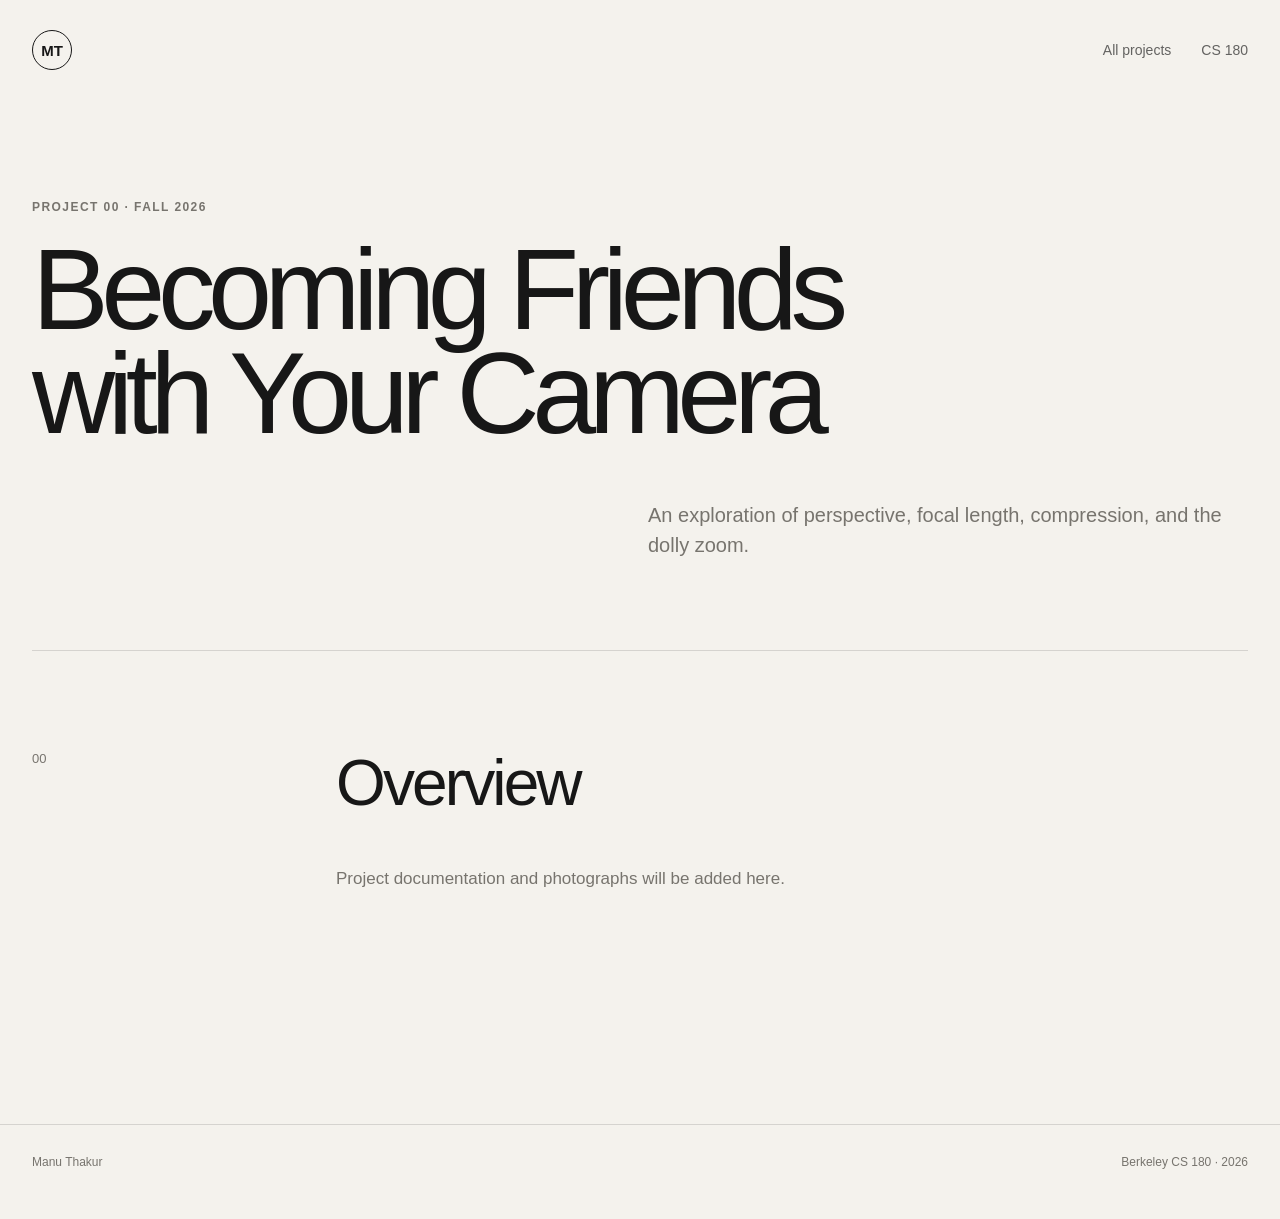
==== 0/index.html @ 78a4dbfb "skeleton for site design" ====
<!DOCTYPE html>
<html lang="en">
<head>
    <meta charset="UTF-8">
    <meta name="viewport" content="width=device-width, initial-scale=1.0">

    <title>Project 0 — Manu Thakur</title>

    <link rel="stylesheet" href="../style.css">
</head>

<body>

    <nav class="nav">
        <a class="nav-logo" href="../index.html" aria-label="Back to portfolio home">MT</a>

        <div class="nav-links">
            <a href="../index.html#projects">All projects</a>
            <a href="https://cal-cs180.github.io/fa26/">CS 180</a>
        </div>
    </nav>


    <main>

        <section class="project-hero">
            <p class="eyebrow">Project 00 · Fall 2026</p>

            <h1 class="project-title">Becoming Friends<br>with Your Camera</h1>

            <p class="project-summary">
                An exploration of perspective, focal length, compression,
                and the dolly zoom.
            </p>
        </section>


        <section class="project-section">
            <div class="project-section-header">
                <span class="project-section-number">00</span>
                <h2>Overview</h2>
            </div>

            <p class="project-section-text">
                Project documentation and photographs will be added here.
            </p>
        </section>

    </main>


    <footer>
        <span>Manu Thakur</span>
        <span>Berkeley CS 180 · 2026</span>
    </footer>

</body>
</html>
---- style.css ----
/* ------------------------------
   DESIGN SYSTEM
-------------------------------- */

:root {
    --background: #f4f2ed;
    --surface: #ebe9e3;

    --text: #171717;
    --muted: #77746e;
    --line: rgba(23, 23, 23, 0.14);

    --max-width: 1280px;

    --font: -apple-system, BlinkMacSystemFont,
            "Helvetica Neue", Helvetica, Arial, sans-serif;
}


/* ------------------------------
   RESET
-------------------------------- */

* {
    box-sizing: border-box;
}

html {
    scroll-behavior: smooth;
}

body {
    margin: 0;
    background: var(--background);
    color: var(--text);
    font-family: var(--font);
    -webkit-font-smoothing: antialiased;
}

a {
    color: inherit;
    text-decoration: none;
}

img {
    max-width: 100%;
    display: block;
}


/* ------------------------------
   NAV
-------------------------------- */

.nav {
    max-width: var(--max-width);
    margin: auto;

    padding: 30px 32px;

    display: flex;
    justify-content: space-between;
    align-items: center;
}

.nav-logo {
    font-size: 15px;
    font-weight: 700;

    border: 1px solid var(--text);
    width: 40px;
    height: 40px;

    border-radius: 50%;

    display: flex;
    align-items: center;
    justify-content: center;

    transition: 0.25s ease;
}

.nav-logo:hover {
    background: var(--text);
    color: var(--background);
}

.nav-links {
    display: flex;
    gap: 30px;

    font-size: 14px;
}

.nav-links a {
    opacity: 0.65;
    transition: opacity 0.2s ease;
}

.nav-links a:hover {
    opacity: 1;
}


/* ------------------------------
   PAGE
-------------------------------- */

main {
    max-width: var(--max-width);
    margin: auto;

    padding: 0 32px;
}


/* ------------------------------
   HERO
-------------------------------- */

.hero {
    min-height: 73vh;

    padding-top: 11vh;
    padding-bottom: 70px;

    display: flex;
    flex-direction: column;
    justify-content: center;
}

.eyebrow {
    margin: 0 0 24px;

    font-size: 12px;
    font-weight: 600;

    letter-spacing: 0.12em;
    text-transform: uppercase;

    color: var(--muted);
}

.hero h1 {
    margin: 0;

    font-size: clamp(60px, 8.5vw, 130px);
    line-height: 0.91;

    letter-spacing: -0.065em;

    font-weight: 500;
}

.hero h1 .muted {
    color: var(--muted);
}

.hero-description {
    margin: 55px 0 55px auto;

    width: min(470px, 100%);

    font-size: 20px;
    line-height: 1.5;

    color: var(--muted);
}

.hero-meta {
    border-top: 1px solid var(--line);

    padding-top: 18px;

    display: flex;
    justify-content: space-between;

    font-size: 13px;

    color: var(--muted);
}


/* ------------------------------
   PROJECT LIST
-------------------------------- */

.projects {
    padding: 120px 0;
}

.section-header {
    margin-bottom: 55px;
}

.section-header h2 {
    margin: 0;

    font-size: clamp(45px, 6vw, 80px);
    letter-spacing: -0.05em;

    font-weight: 500;
}

.project-card {
    border-top: 1px solid var(--line);

    padding: 42px 0;

    display: grid;

    grid-template-columns:
        minmax(70px, 0.5fr)
        3fr
        auto;

    align-items: start;

    transition:
        padding 0.25s ease,
        opacity 0.25s ease;
}

.project-card:last-child {
    border-bottom: 1px solid var(--line);
}

.project-card:hover {
    padding-left: 18px;
}

.project-number {
    color: var(--muted);

    font-size: 13px;
}

.project-info h3 {
    margin: 0 0 16px;

    font-size: clamp(28px, 4vw, 53px);

    letter-spacing: -0.045em;
    line-height: 1;

    font-weight: 500;
}

.project-info p {
    max-width: 420px;

    margin: 0;

    font-size: 15px;
    line-height: 1.6;

    color: var(--muted);
}

.project-arrow {
    font-size: 30px;

    transition: transform 0.25s ease;
}

.project-card:hover .project-arrow {
    transform: translate(5px, -5px);
}


/* ------------------------------
   PROJECT PAGES
-------------------------------- */

.project-hero {
    padding: 100px 0 90px;
}

.project-title {
    margin: 0;

    max-width: 1050px;

    font-size: clamp(55px, 9vw, 125px);
    line-height: 0.9;

    letter-spacing: -0.065em;

    font-weight: 500;
}

.project-summary {
    margin: 55px 0 0 auto;

    max-width: 600px;

    font-size: 20px;
    line-height: 1.5;

    color: var(--muted);
}


/* ------------------------------
   CONTENT
-------------------------------- */

.project-section {
    padding: 100px 0;

    border-top: 1px solid var(--line);
}

.project-section-header {
    display: grid;

    grid-template-columns: 1fr 3fr;

    margin-bottom: 50px;
}

.project-section-number {
    color: var(--muted);

    font-size: 13px;
}

.project-section h2 {
    margin: 0;

    font-size: clamp(38px, 5vw, 65px);

    letter-spacing: -0.045em;
    line-height: 1;

    font-weight: 500;
}

.project-section-text {
    max-width: 650px;

    margin-left: 25%;

    margin-bottom: 50px;

    font-size: 17px;
    line-height: 1.7;

    color: var(--muted);
}


/* ------------------------------
   IMAGE LAYOUTS
-------------------------------- */

.image-grid {
    display: grid;

    grid-template-columns: repeat(2, 1fr);

    gap: 16px;
}

.image-grid figure,
.full-image {
    margin: 0;
}

.image-grid img,
.full-image img {
    width: 100%;

    background: var(--surface);
}

figcaption {
    margin-top: 12px;

    font-size: 12px;

    color: var(--muted);
}

.full-image {
    margin-top: 35px;
}


/* ------------------------------
   FOOTER
-------------------------------- */

footer {
    max-width: var(--max-width);

    margin: 80px auto 0;

    padding: 30px 32px 50px;

    border-top: 1px solid var(--line);

    display: flex;
    justify-content: space-between;

    color: var(--muted);

    font-size: 12px;
}


/* ------------------------------
   MOBILE
-------------------------------- */

@media (max-width: 700px) {

    .nav,
    main,
    footer {
        padding-left: 20px;
        padding-right: 20px;
    }

    .hero {
        min-height: 75vh;
    }

    .hero-description {
        margin-left: 0;
    }

    .project-card {
        grid-template-columns: 45px 1fr auto;
    }

    .project-section-header {
        display: block;
    }

    .project-section-number {
        margin-bottom: 20px;
    }

    .project-section-text {
        margin-left: 0;
    }

    .image-grid {
        grid-template-columns: 1fr;
    }
}
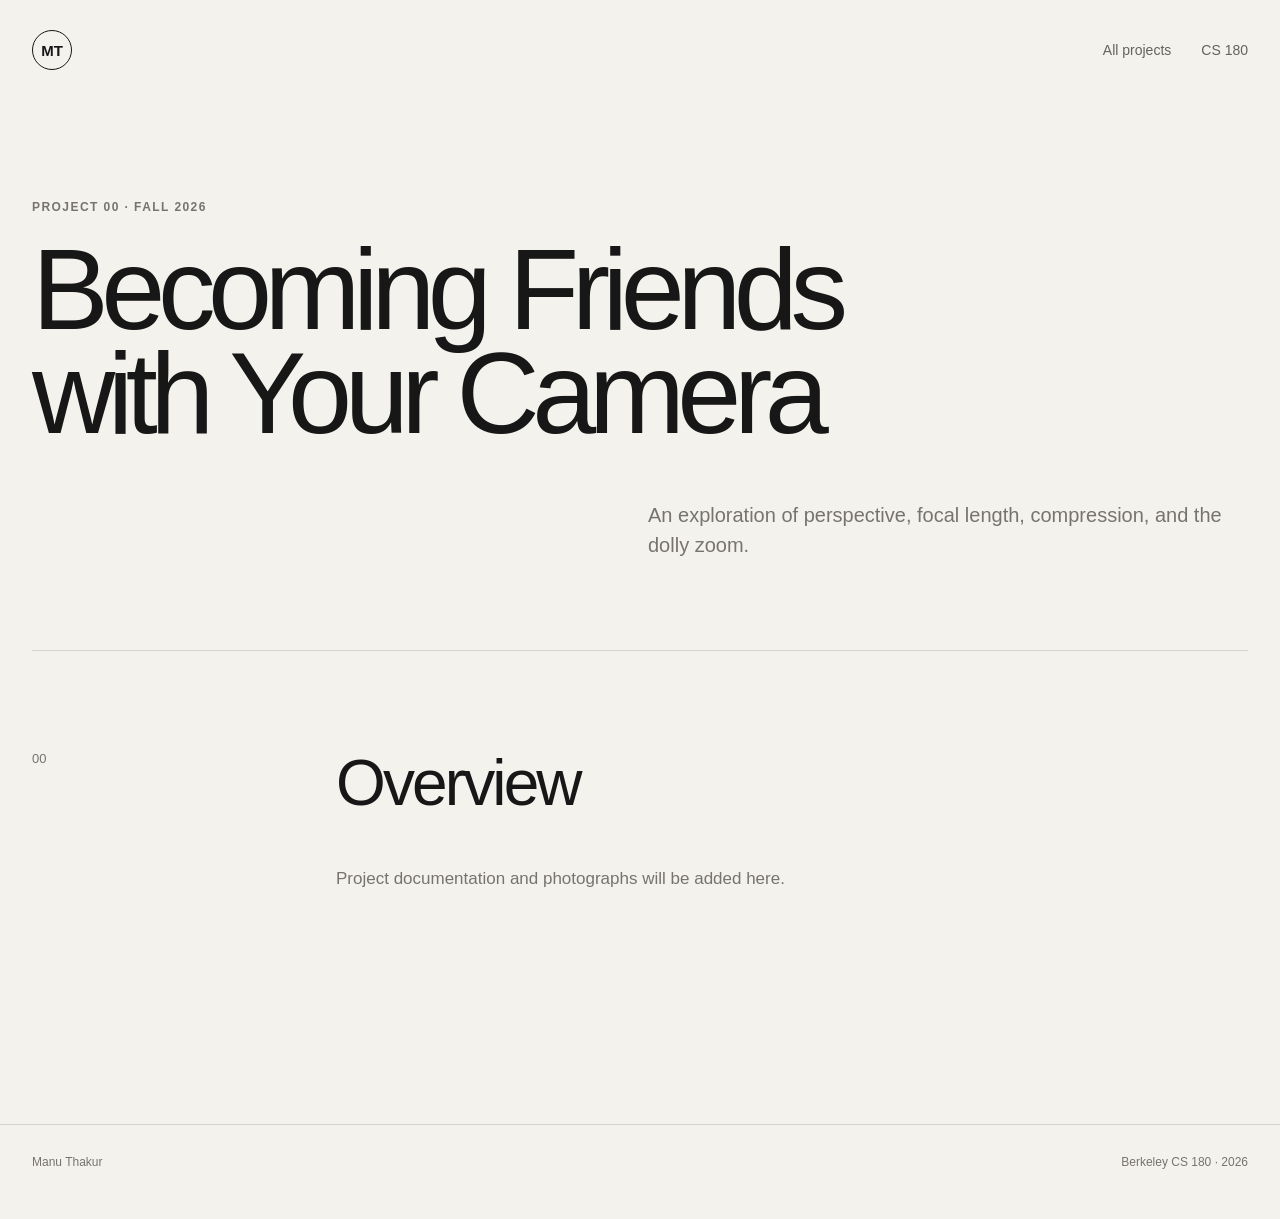
==== commit 770fd532: "added website animations" ====
--- a/0/index.html
+++ b/0/index.html
@@ -7,6 +7,7 @@
     <title>Project 0 — Manu Thakur</title>
 
     <link rel="stylesheet" href="../style.css">
+    <script src="../motion.js" defer></script>
 </head>
 
 <body>
--- a/style.css
+++ b/style.css
@@ -11,6 +11,9 @@
     --line: rgba(23, 23, 23, 0.14);
 
     --max-width: 1280px;
+
+    --ease-cinematic: cubic-bezier(0.22, 1, 0.36, 1);
+    --ease-smooth: cubic-bezier(0.25, 0.46, 0.45, 0.94);
 
     --font: -apple-system, BlinkMacSystemFont,
             "Helvetica Neue", Helvetica, Arial, sans-serif;
@@ -203,6 +206,8 @@
 }
 
 .project-card {
+    --card-shift: 0px;
+
     border-top: 1px solid var(--line);
 
     padding: 42px 0;
@@ -216,17 +221,20 @@
 
     align-items: start;
 
+    transform: translate3d(var(--card-shift), 0, 0);
+
     transition:
-        padding 0.25s ease,
-        opacity 0.25s ease;
+        transform 0.55s var(--ease-cinematic),
+        opacity 0.4s ease,
+        border-color 0.4s ease;
 }
 
 .project-card:last-child {
     border-bottom: 1px solid var(--line);
 }
 
-.project-card:hover {
-    padding-left: 18px;
+.project-card:is(:hover, :focus-visible) {
+    --card-shift: 12px;
 }
 
 .project-number {
@@ -260,11 +268,11 @@
 .project-arrow {
     font-size: 30px;
 
-    transition: transform 0.25s ease;
-}
-
-.project-card:hover .project-arrow {
-    transform: translate(5px, -5px);
+    transition: transform 0.55s var(--ease-cinematic);
+}
+
+.project-card:is(:hover, :focus-visible) .project-arrow {
+    transform: translate3d(5px, -5px, 0);
 }
 
 
@@ -384,6 +392,99 @@
 
 .full-image {
     margin-top: 35px;
+}
+
+
+/* ------------------------------
+   MOTION
+-------------------------------- */
+
+/* Hero motion runs only after the shared script confirms motion is welcome. */
+.motion-enabled .hero > *,
+.motion-enabled .project-hero > * {
+    animation: hero-entrance 0.95s var(--ease-cinematic) both;
+}
+
+.motion-enabled .hero > :nth-child(1),
+.motion-enabled .project-hero > :nth-child(1) {
+    animation-delay: 0.06s;
+}
+
+.motion-enabled .hero > :nth-child(2),
+.motion-enabled .project-hero > :nth-child(2) {
+    animation-delay: 0.14s;
+}
+
+.motion-enabled .hero > :nth-child(3),
+.motion-enabled .project-hero > :nth-child(3) {
+    animation-delay: 0.26s;
+}
+
+.motion-enabled .hero > :nth-child(4) {
+    animation-delay: 0.36s;
+}
+
+@keyframes hero-entrance {
+    from {
+        opacity: 0;
+        transform: translate3d(0, 22px, 0);
+    }
+
+    to {
+        opacity: 1;
+        transform: translate3d(0, 0, 0);
+    }
+}
+
+.motion-enabled .reveal {
+    opacity: 0;
+    transform: translate3d(0, 28px, 0);
+
+    transition:
+        opacity 0.85s var(--ease-smooth),
+        transform 0.95s var(--ease-cinematic),
+        clip-path 1.05s var(--ease-cinematic);
+    transition-delay: var(--reveal-delay, 0ms);
+}
+
+.motion-enabled .reveal.is-visible {
+    opacity: 1;
+    transform: translate3d(0, 0, 0);
+}
+
+/* Preserve the horizontal card hover while its vertical reveal completes. */
+.motion-enabled .project-card.reveal {
+    transform: translate3d(var(--card-shift), 28px, 0);
+}
+
+.motion-enabled .project-card.reveal.is-visible {
+    transform: translate3d(var(--card-shift), 0, 0);
+}
+
+.motion-enabled .reveal-image {
+    overflow: hidden;
+    clip-path: inset(0 0 9% 0);
+}
+
+.motion-enabled .reveal-image.is-visible {
+    clip-path: inset(0 0 0 0);
+}
+
+.motion-enabled .reveal-image img {
+    transform: scale(1.035);
+    translate: 0 var(--parallax-y, 0px);
+
+    transition: transform 1.25s var(--ease-cinematic);
+    transition-delay: var(--reveal-delay, 0ms);
+}
+
+.motion-enabled .reveal-image.is-visible img {
+    transform: scale(var(--image-scale, 1));
+}
+
+/* Add data-parallax to a .full-image figure to opt in. */
+.motion-enabled .full-image[data-parallax] {
+    --image-scale: 1.025;
 }
 
 
@@ -449,4 +550,47 @@
     .image-grid {
         grid-template-columns: 1fr;
     }
-}+}
+
+
+/* ------------------------------
+   REDUCED MOTION
+-------------------------------- */
+
+@media (prefers-reduced-motion: reduce) {
+
+    html {
+        scroll-behavior: auto;
+    }
+
+    *,
+    *::before,
+    *::after {
+        animation-duration: 0.01ms !important;
+        animation-iteration-count: 1 !important;
+        transition-duration: 0.01ms !important;
+        transition-delay: 0ms !important;
+    }
+
+    .project-card:is(:hover, :focus-visible) {
+        --card-shift: 0px;
+    }
+
+    .project-card:is(:hover, :focus-visible) .project-arrow {
+        transform: none;
+    }
+
+    .motion-enabled .reveal,
+    .motion-enabled .project-card.reveal,
+    .motion-enabled .project-card.reveal.is-visible {
+        opacity: 1;
+        transform: none;
+        clip-path: none;
+    }
+
+    .motion-enabled .reveal-image img,
+    .motion-enabled .reveal-image.is-visible img {
+        transform: none;
+        translate: none;
+    }
+}
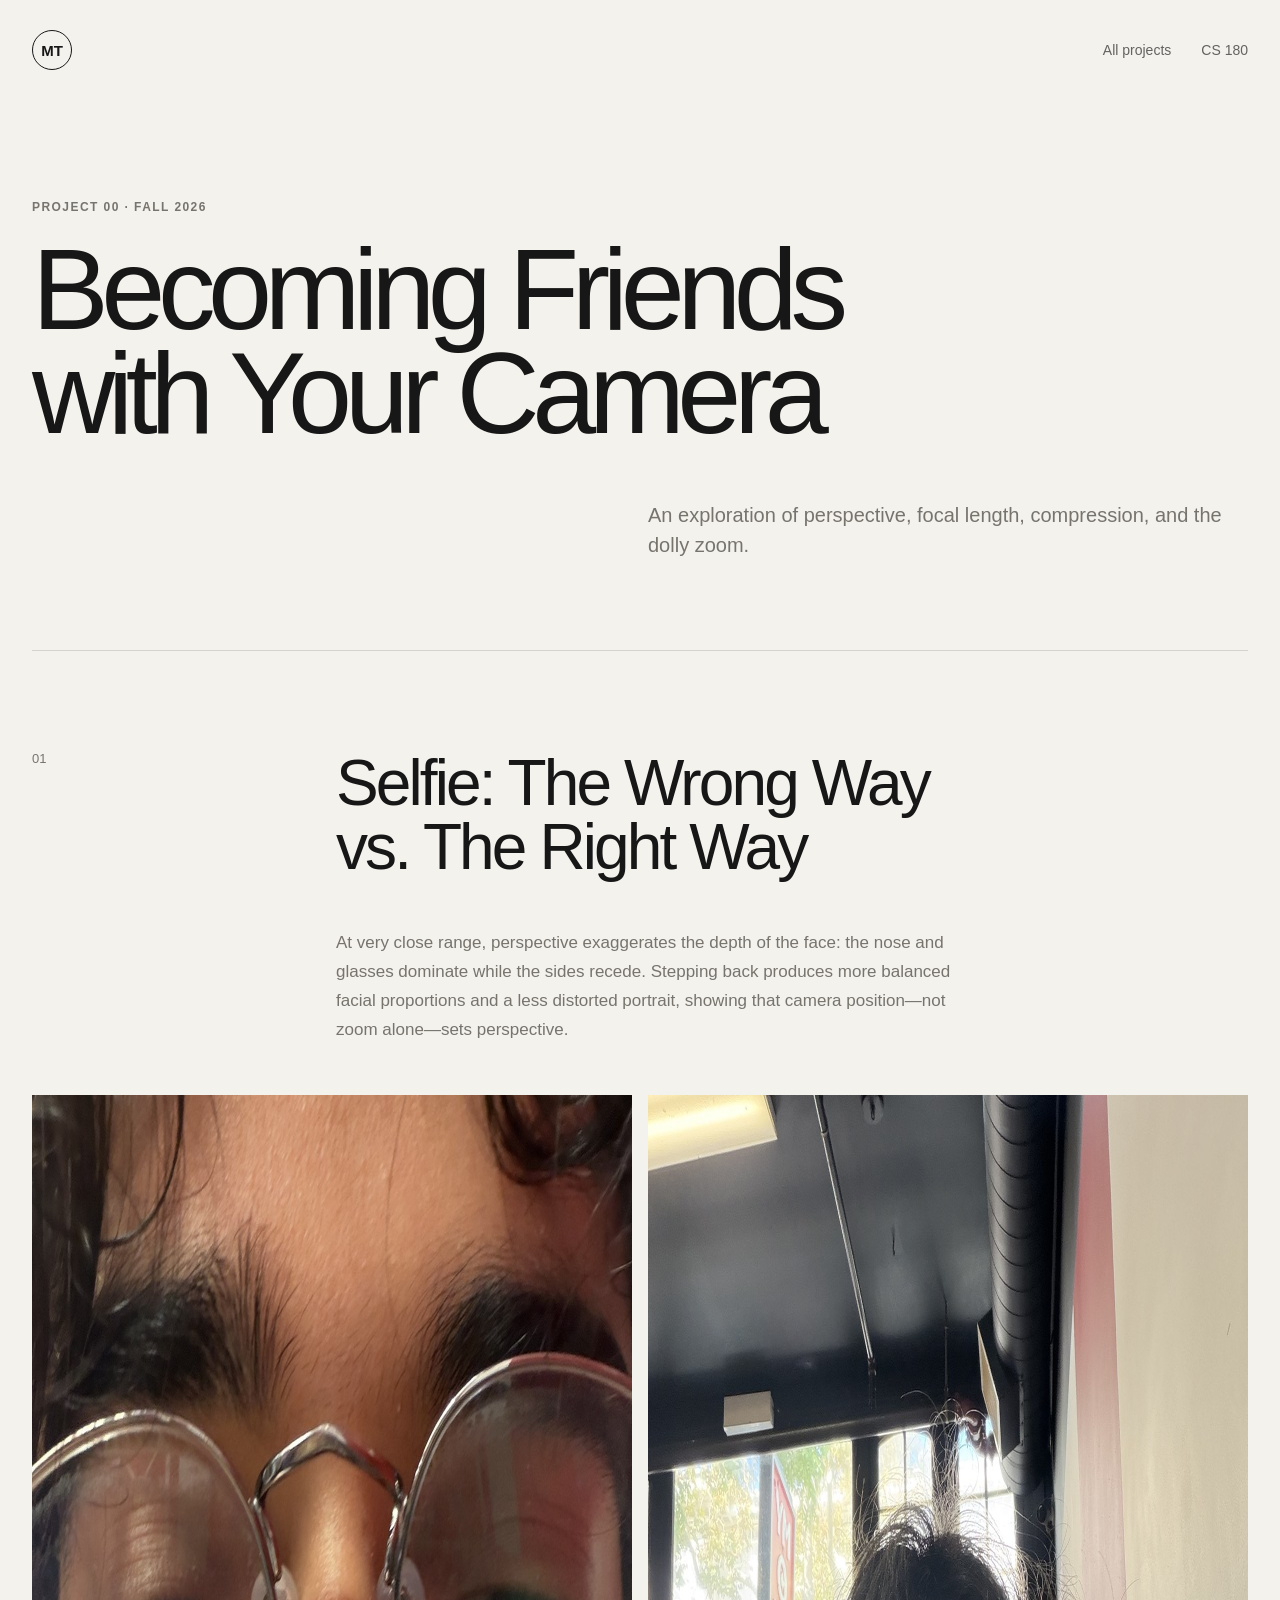
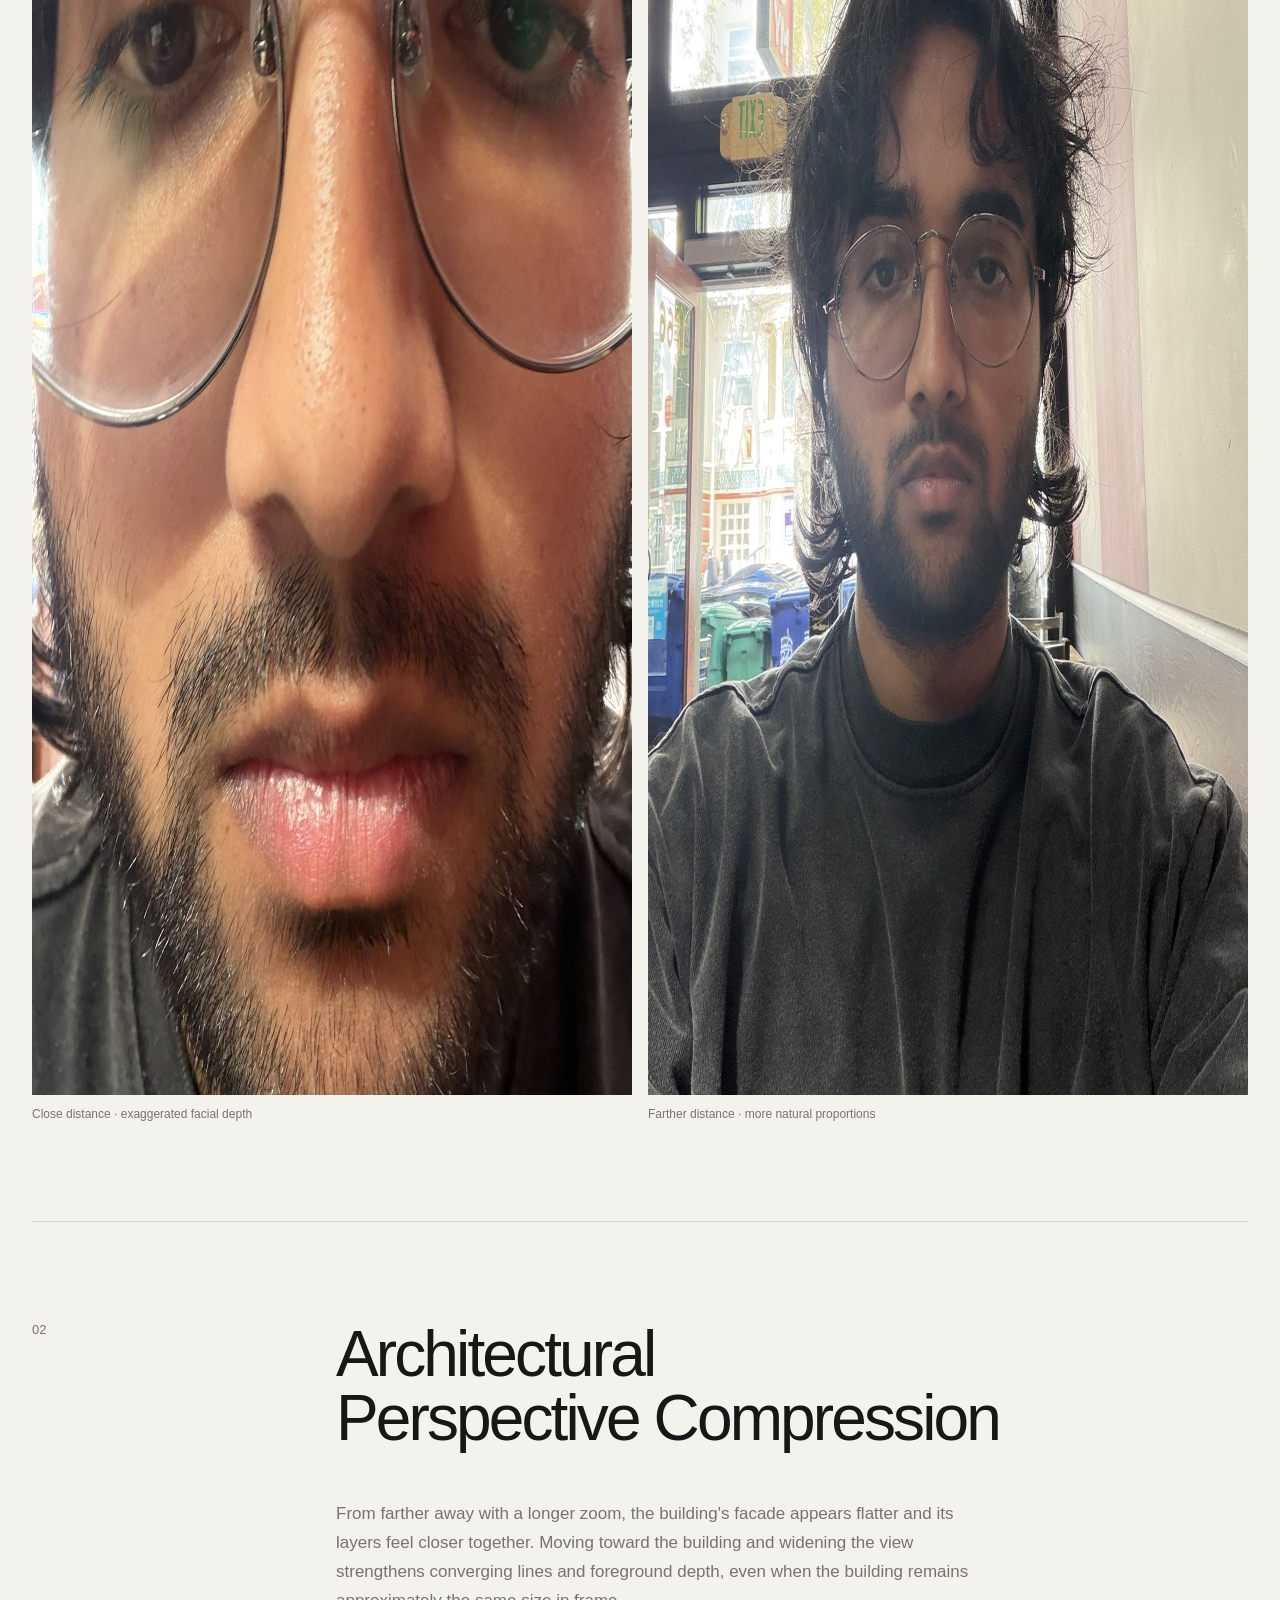
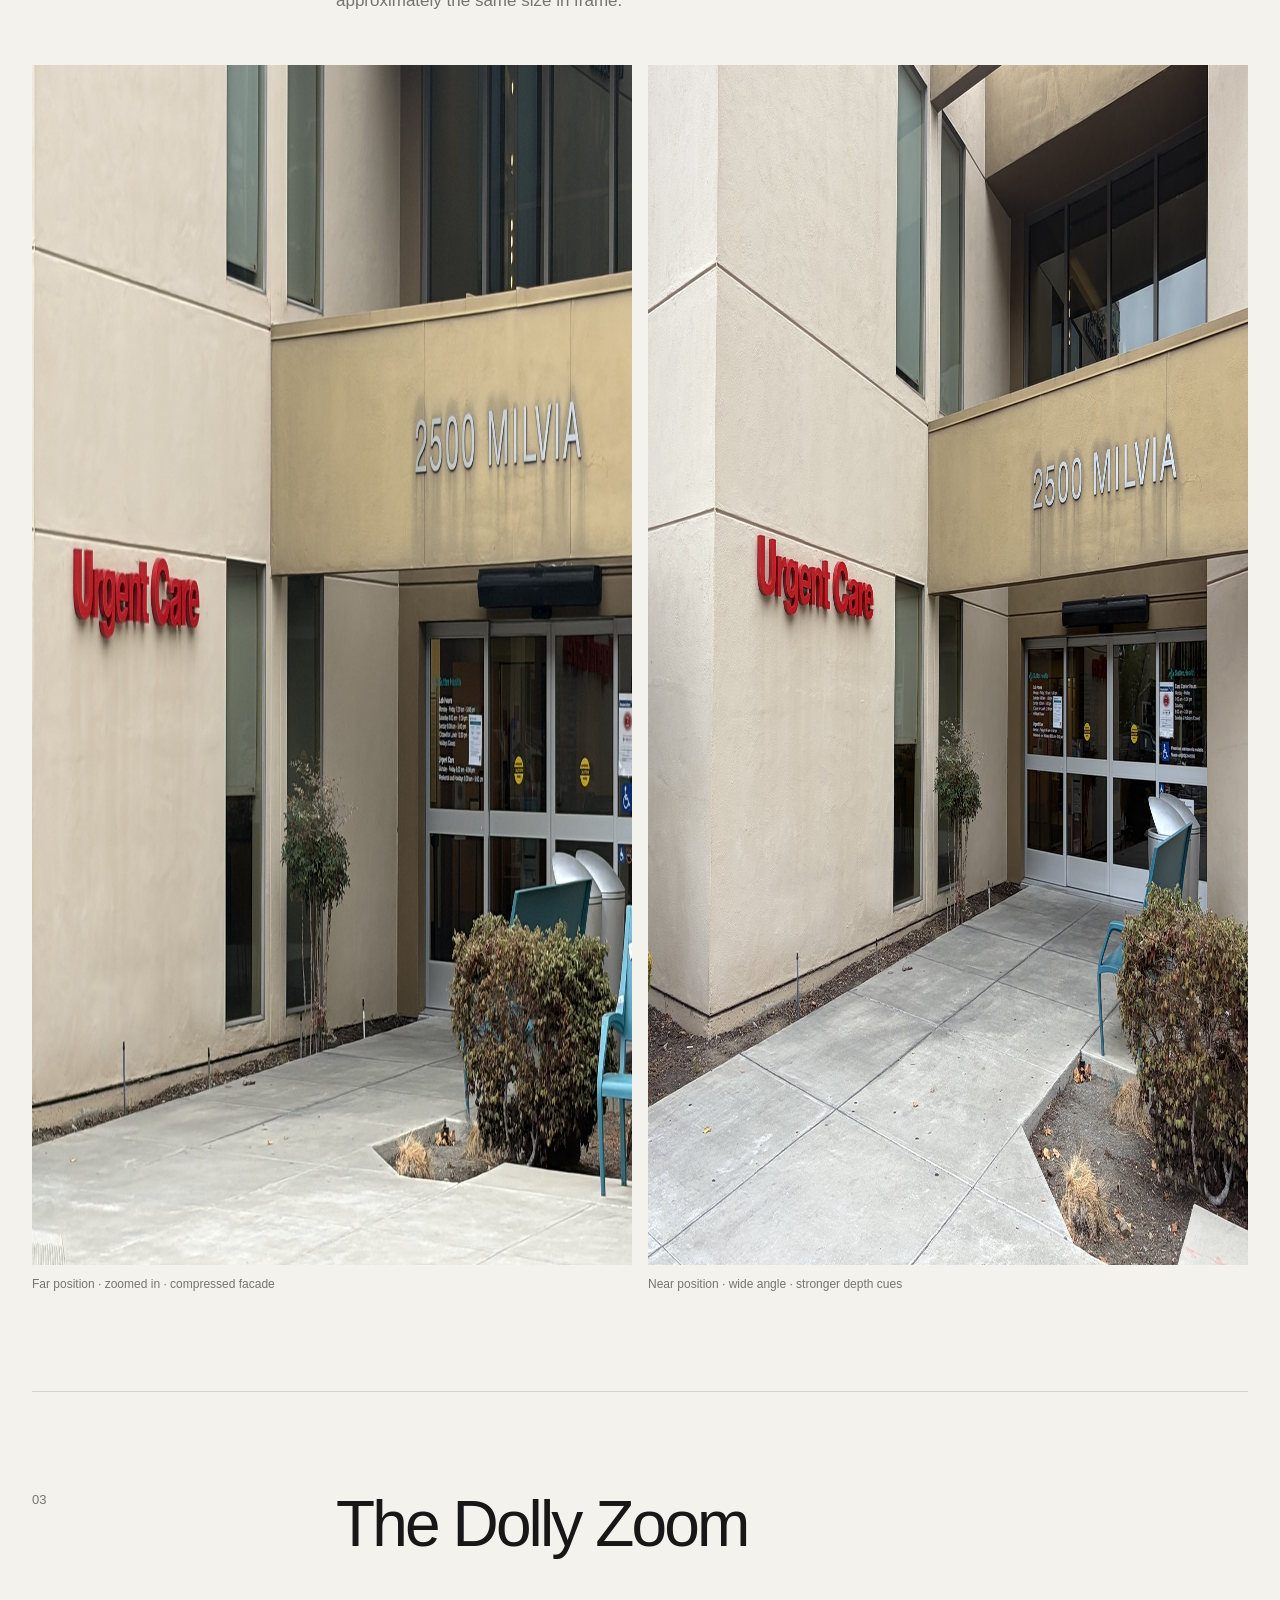
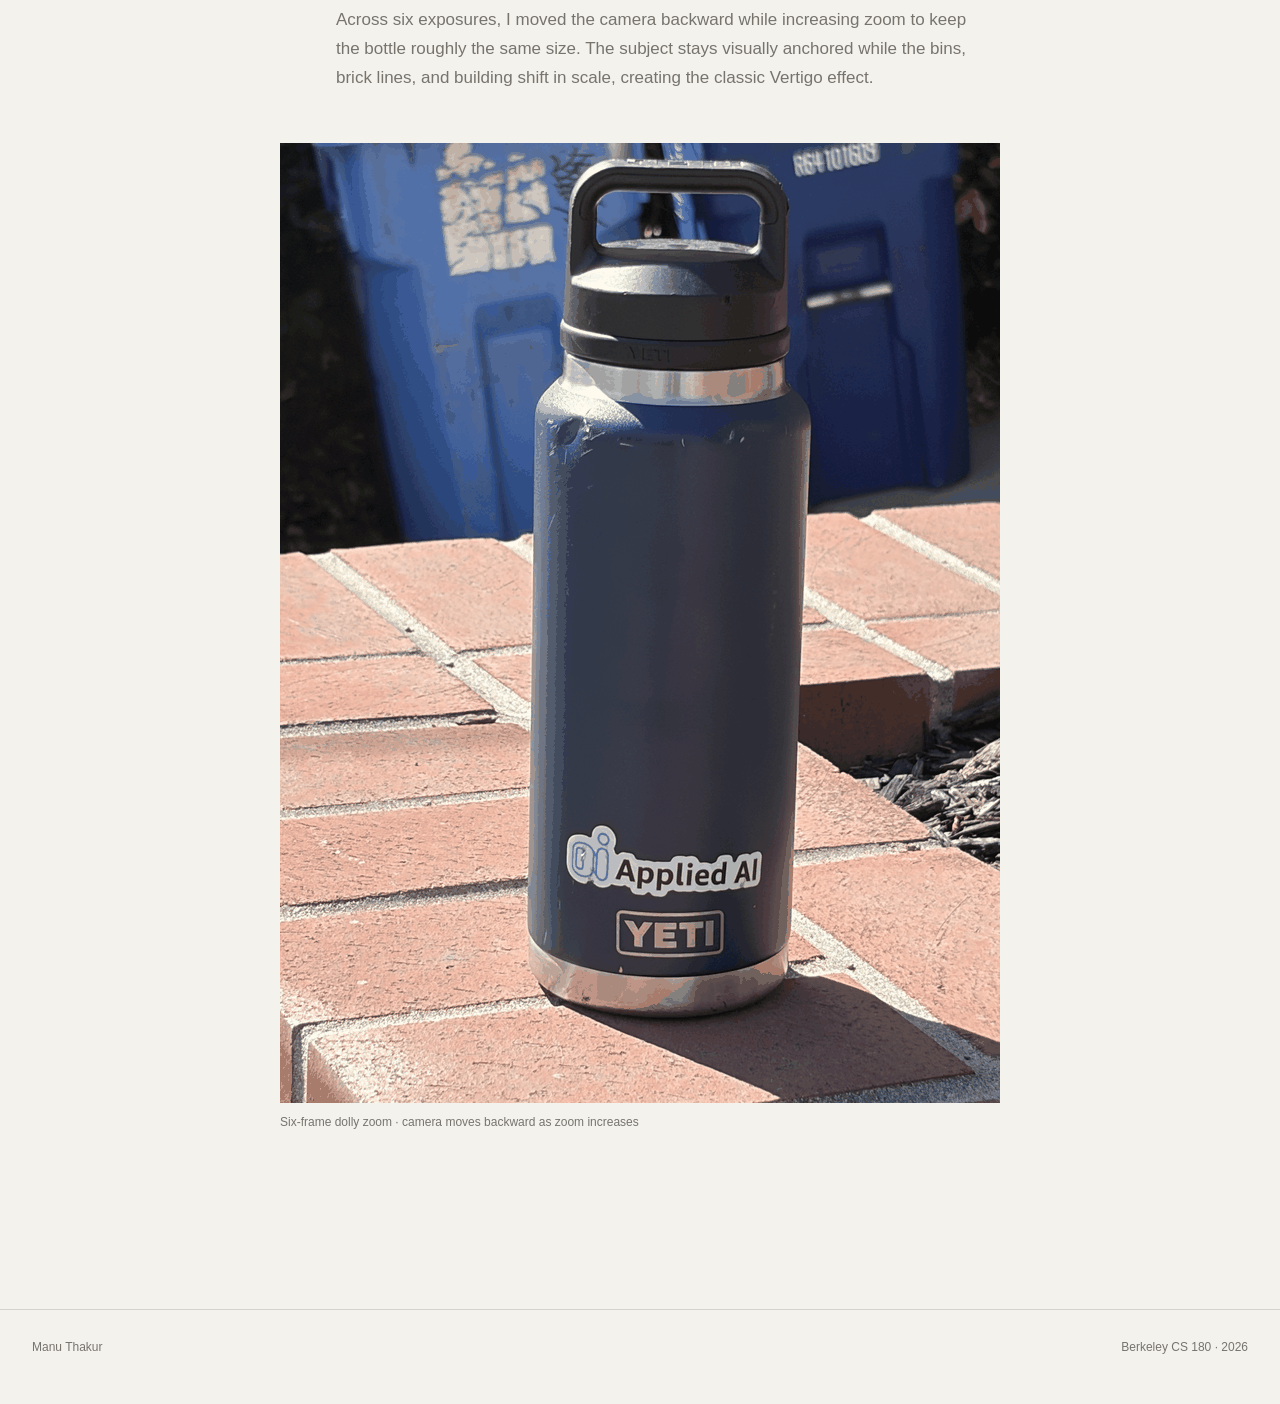
==== commit 74ef4b67: "Add Project 0 deliverables" ====
--- a/0/index.html
+++ b/0/index.html
@@ -36,15 +36,121 @@
         </section>
 
 
-        <section class="project-section">
+        <section id="part-1" class="project-section">
             <div class="project-section-header">
-                <span class="project-section-number">00</span>
-                <h2>Overview</h2>
+                <span class="project-section-number">01</span>
+                <h2>Selfie: The Wrong Way<br>vs. The Right Way</h2>
             </div>
 
-            <p class="project-section-text">
-                Project documentation and photographs will be added here.
-            </p>
+            <div class="project-section-text">
+                <p>
+                    At very close range, perspective exaggerates the depth of the face:
+                    the nose and glasses dominate while the sides recede. Stepping back
+                    produces more balanced facial proportions and a less distorted portrait,
+                    showing that camera position—not zoom alone—sets perspective.
+                </p>
+            </div>
+
+            <div class="image-grid">
+                <figure>
+                    <img
+                        src="./media/selfie-close.jpg"
+                        alt="An extreme close-up portrait showing exaggerated facial perspective"
+                        width="1200"
+                        height="1600"
+                        loading="lazy"
+                    >
+                    <figcaption>Close distance · exaggerated facial depth</figcaption>
+                </figure>
+
+                <figure>
+                    <img
+                        src="./media/selfie-far.jpg"
+                        alt="A portrait taken from farther away showing more natural facial proportions"
+                        width="1200"
+                        height="1600"
+                        loading="lazy"
+                    >
+                    <figcaption>Farther distance · more natural proportions</figcaption>
+                </figure>
+            </div>
+        </section>
+
+
+        <section id="part-2" class="project-section">
+            <div class="project-section-header">
+                <span class="project-section-number">02</span>
+                <h2>Architectural<br>Perspective Compression</h2>
+            </div>
+
+            <div class="project-section-text">
+                <p>
+                    From farther away with a longer zoom, the building's facade appears
+                    flatter and its layers feel closer together. Moving toward the building
+                    and widening the view strengthens converging lines and foreground depth,
+                    even when the building remains approximately the same size in frame.
+                </p>
+            </div>
+
+            <div class="image-grid">
+                <figure>
+                    <img
+                        src="./media/building-far.jpg"
+                        alt="A zoomed-in view of a building photographed from farther away"
+                        width="1600"
+                        height="1200"
+                        loading="lazy"
+                    >
+                    <figcaption>Far position · zoomed in · compressed facade</figcaption>
+                </figure>
+
+                <figure>
+                    <img
+                        src="./media/building-close.jpg"
+                        alt="A wider view of the same building photographed from nearby"
+                        width="1600"
+                        height="1200"
+                        loading="lazy"
+                    >
+                    <figcaption>Near position · wide angle · stronger depth cues</figcaption>
+                </figure>
+            </div>
+        </section>
+
+
+        <section id="part-3" class="project-section">
+            <div class="project-section-header">
+                <span class="project-section-number">03</span>
+                <h2>The Dolly Zoom</h2>
+            </div>
+
+            <div class="project-section-text">
+                <p>
+                    Across six exposures, I moved the camera backward while increasing zoom
+                    to keep the bottle roughly the same size. The subject stays visually
+                    anchored while the bins, brick lines, and building shift in scale,
+                    creating the classic Vertigo effect.
+                </p>
+            </div>
+
+            <figure class="full-image portrait-media">
+                <picture>
+                    <source
+                        media="(prefers-reduced-motion: reduce)"
+                        srcset="./media/dolly-zoom-still.jpg"
+                    >
+                    <img
+                        src="./media/dolly-zoom.gif"
+                        alt="A six-frame dolly zoom centered on a water bottle"
+                        width="720"
+                        height="960"
+                        loading="lazy"
+                    >
+                </picture>
+                <figcaption>
+                    Six-frame dolly zoom · camera moves backward as zoom increases
+                </figcaption>
+            </figure>
         </section>
 
     </main>
--- a/style.css
+++ b/style.css
@@ -357,6 +357,14 @@
     color: var(--muted);
 }
 
+.project-section-text p {
+    margin: 0;
+}
+
+.project-section-text p + p {
+    margin-top: 1em;
+}
+
 
 /* ------------------------------
    IMAGE LAYOUTS
@@ -373,6 +381,11 @@
 .image-grid figure,
 .full-image {
     margin: 0;
+}
+
+.image-grid figure {
+    display: flex;
+    flex-direction: column;
 }
 
 .image-grid img,
@@ -392,6 +405,16 @@
 
 .full-image {
     margin-top: 35px;
+}
+
+.portrait-media {
+    max-width: 720px;
+    margin-left: auto;
+    margin-right: auto;
+}
+
+.portrait-media picture {
+    display: block;
 }
 
 
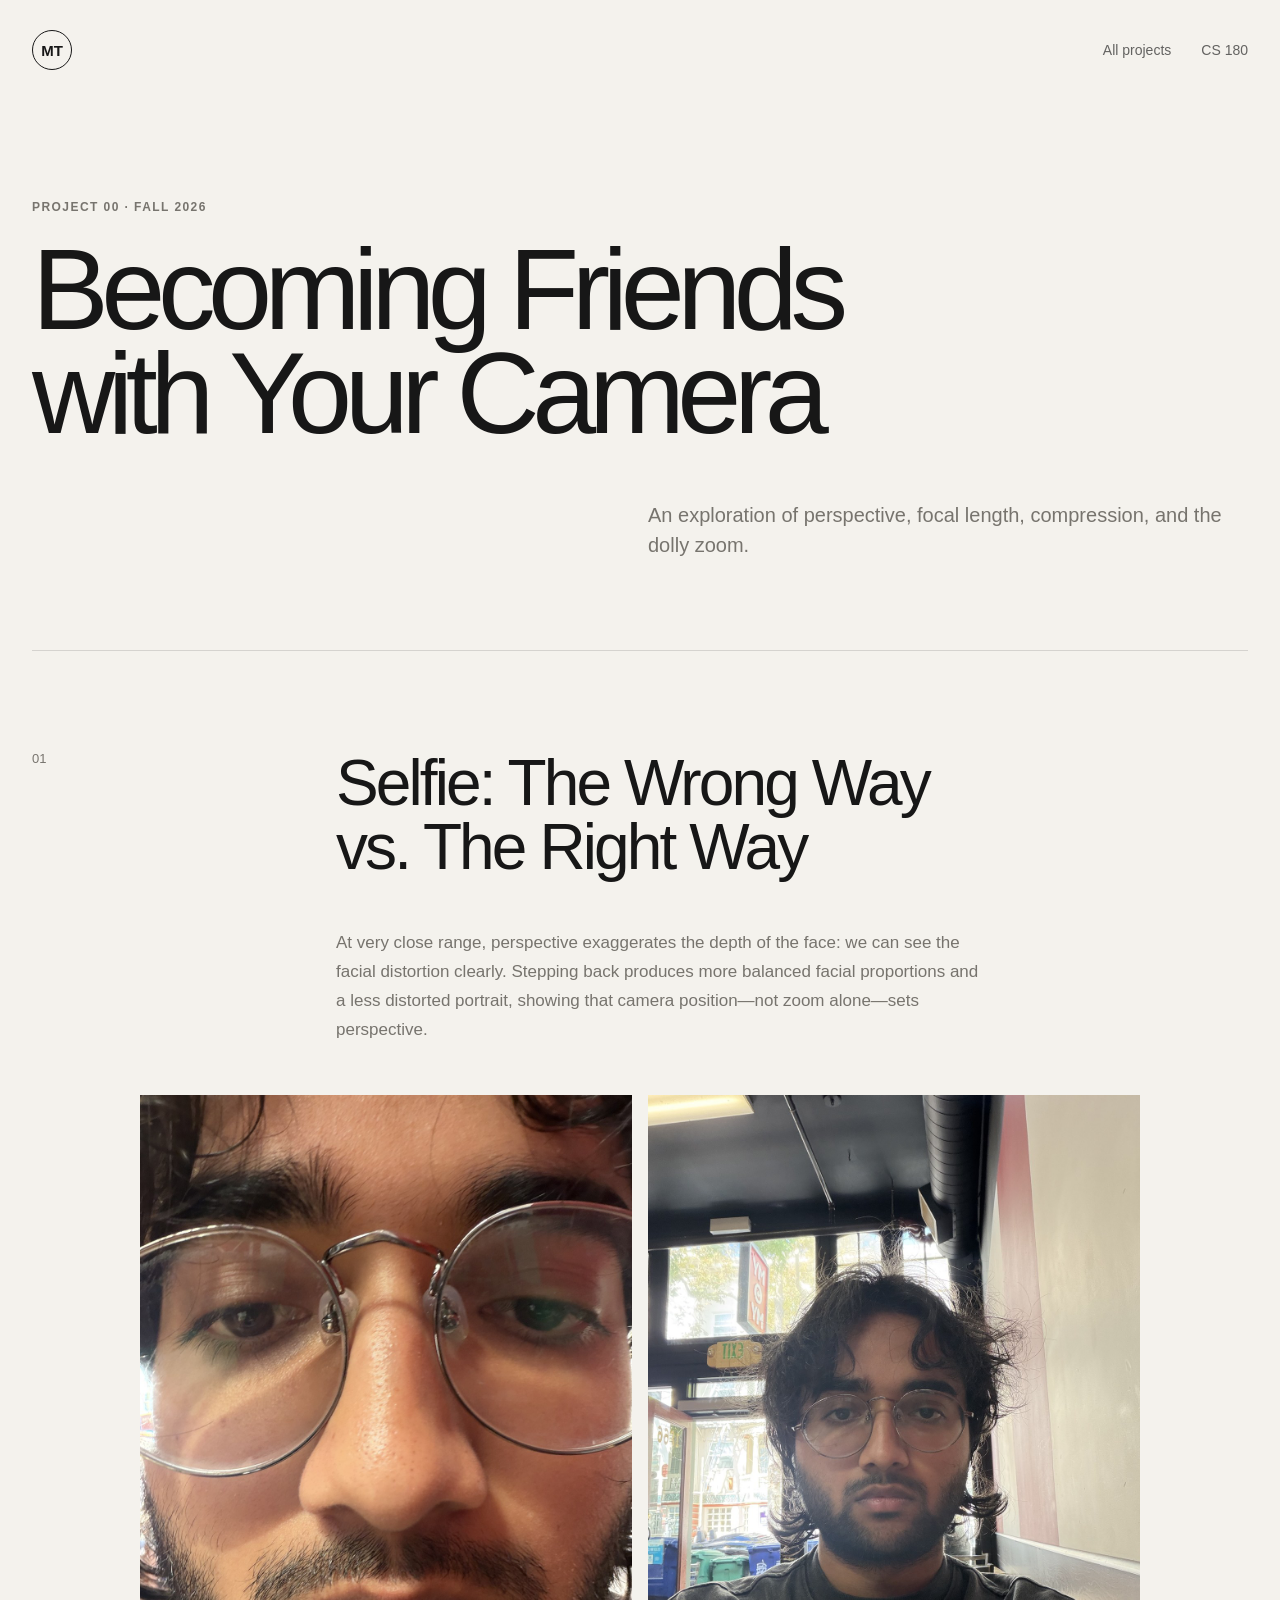
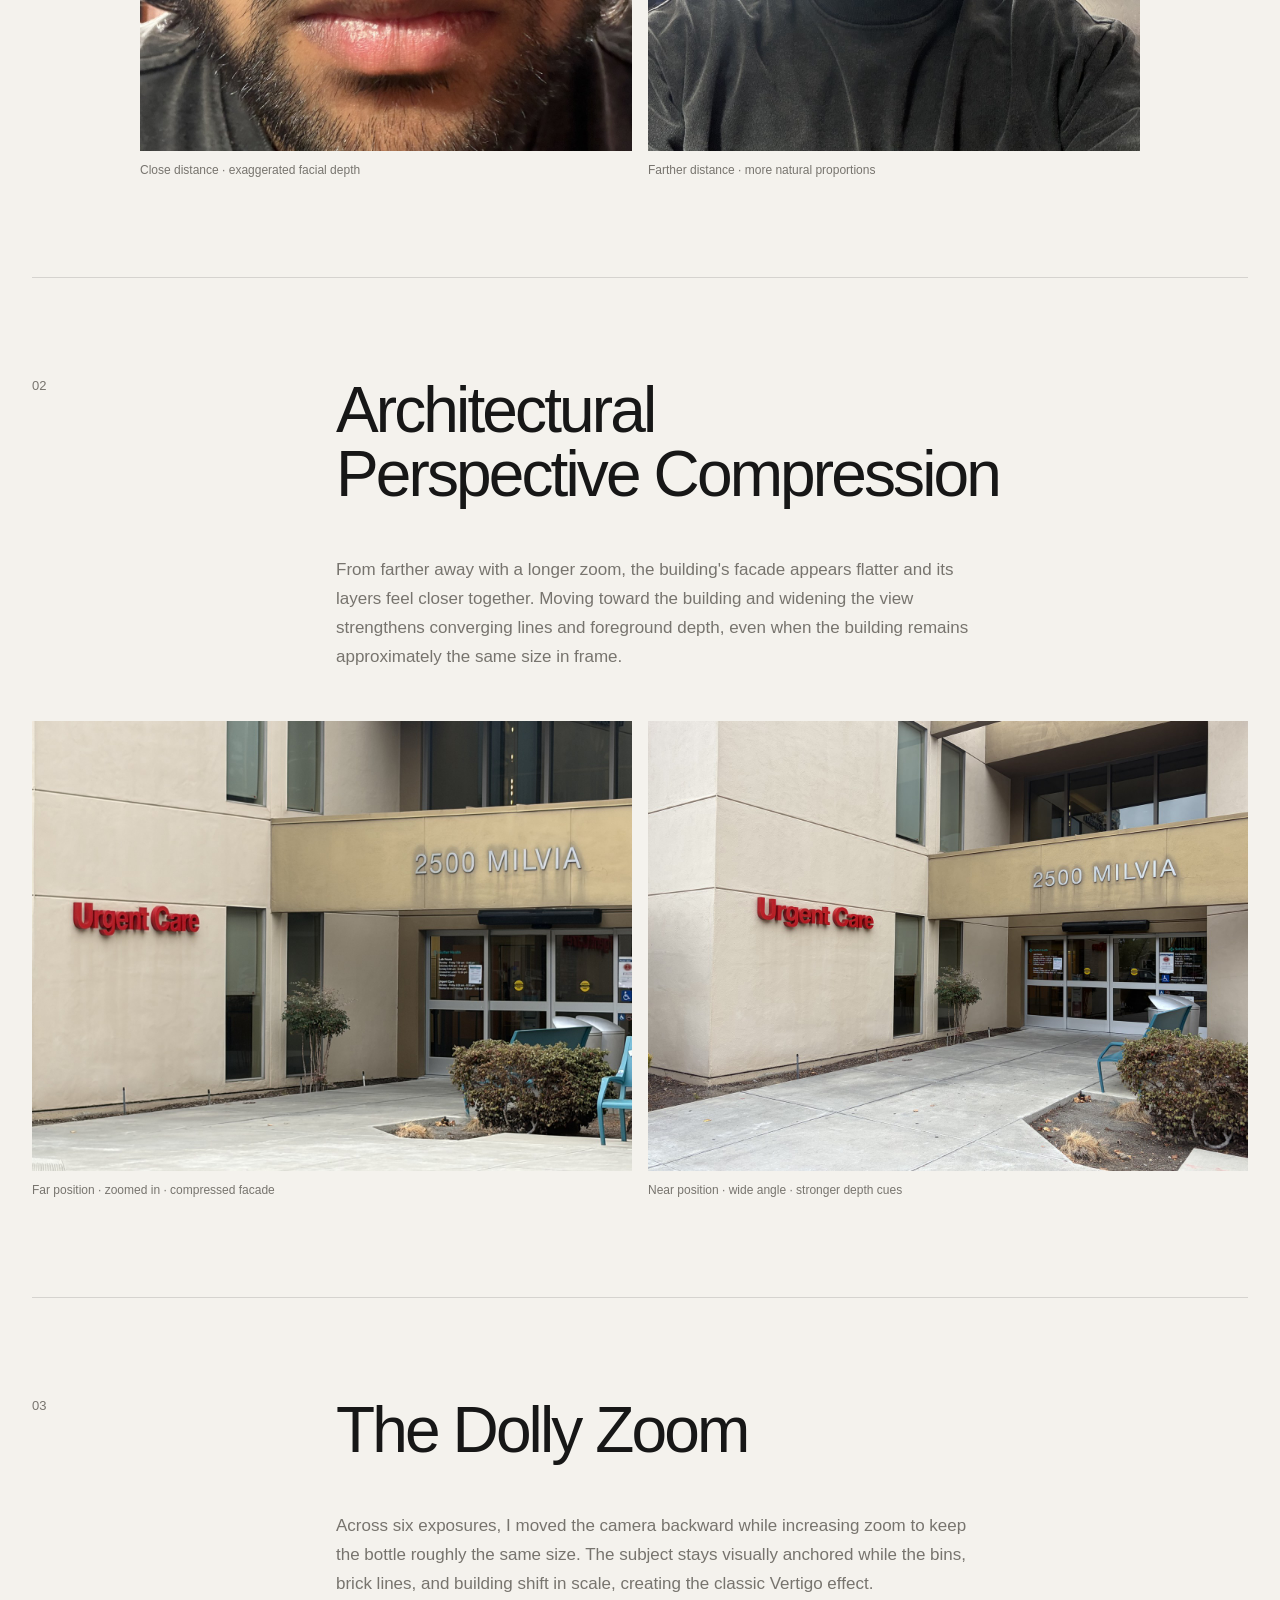
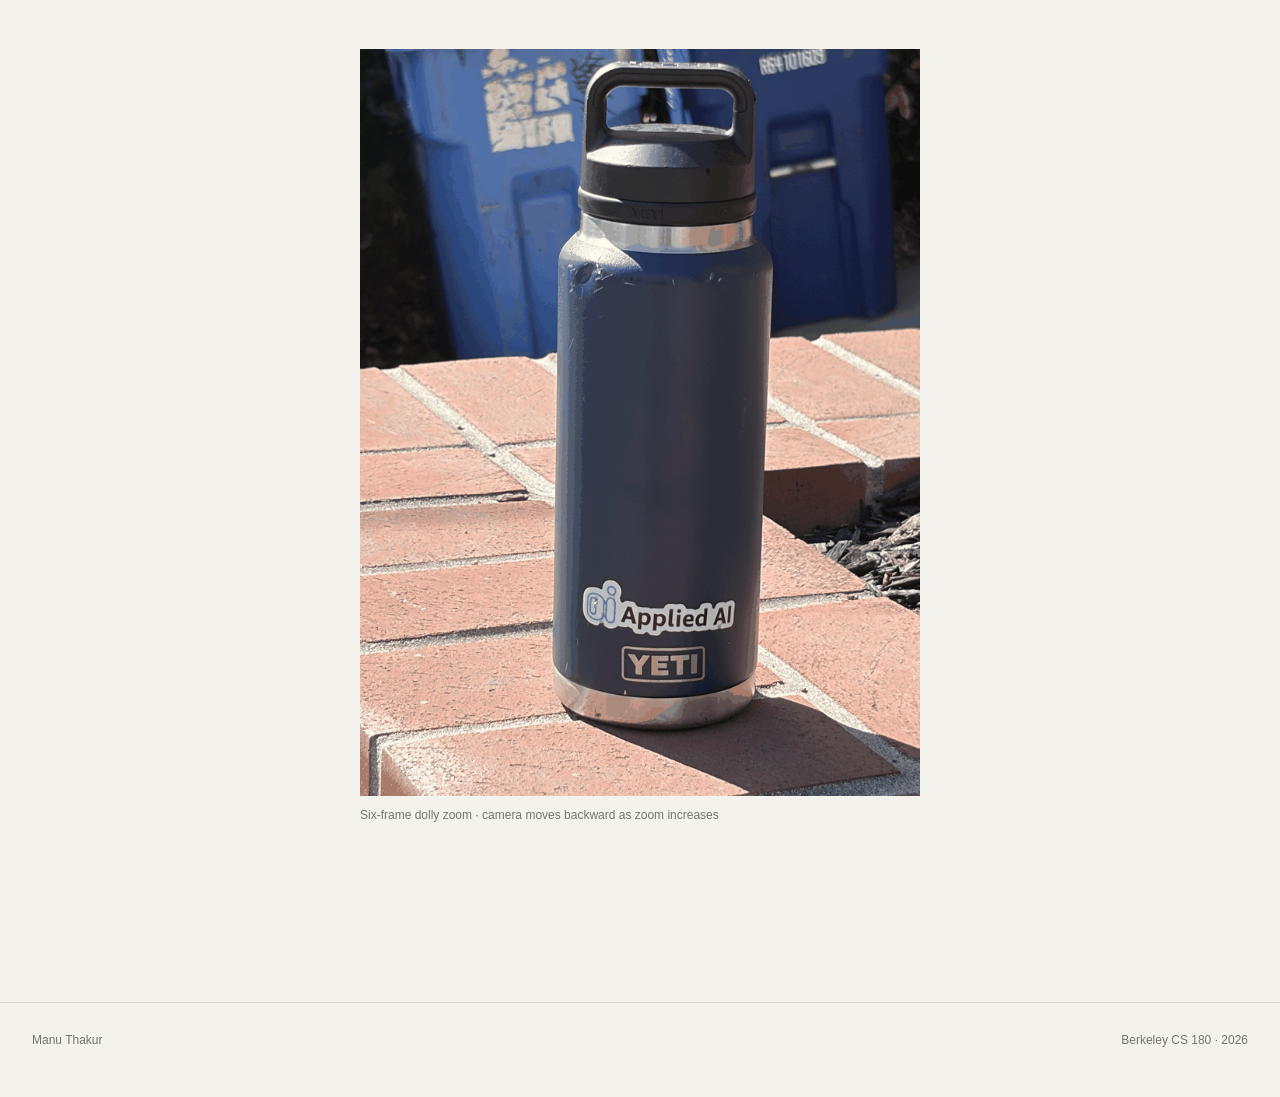
==== commit db0b2283: "Fix Project 0 image proportions" ====
--- a/0/index.html
+++ b/0/index.html
@@ -45,13 +45,13 @@
             <div class="project-section-text">
                 <p>
                     At very close range, perspective exaggerates the depth of the face:
-                    the nose and glasses dominate while the sides recede. Stepping back
+                    we can see the facial distortion clearly. Stepping back
                     produces more balanced facial proportions and a less distorted portrait,
                     showing that camera position—not zoom alone—sets perspective.
                 </p>
             </div>
 
-            <div class="image-grid">
+            <div class="image-grid portrait-grid">
                 <figure>
                     <img
                         src="./media/selfie-close.jpg"
--- a/style.css
+++ b/style.css
@@ -391,8 +391,16 @@
 .image-grid img,
 .full-image img {
     width: 100%;
+    height: auto;
+    flex: none;
 
     background: var(--surface);
+}
+
+.portrait-grid {
+    max-width: 1000px;
+    margin-left: auto;
+    margin-right: auto;
 }
 
 figcaption {
@@ -408,7 +416,7 @@
 }
 
 .portrait-media {
-    max-width: 720px;
+    max-width: 560px;
     margin-left: auto;
     margin-right: auto;
 }
